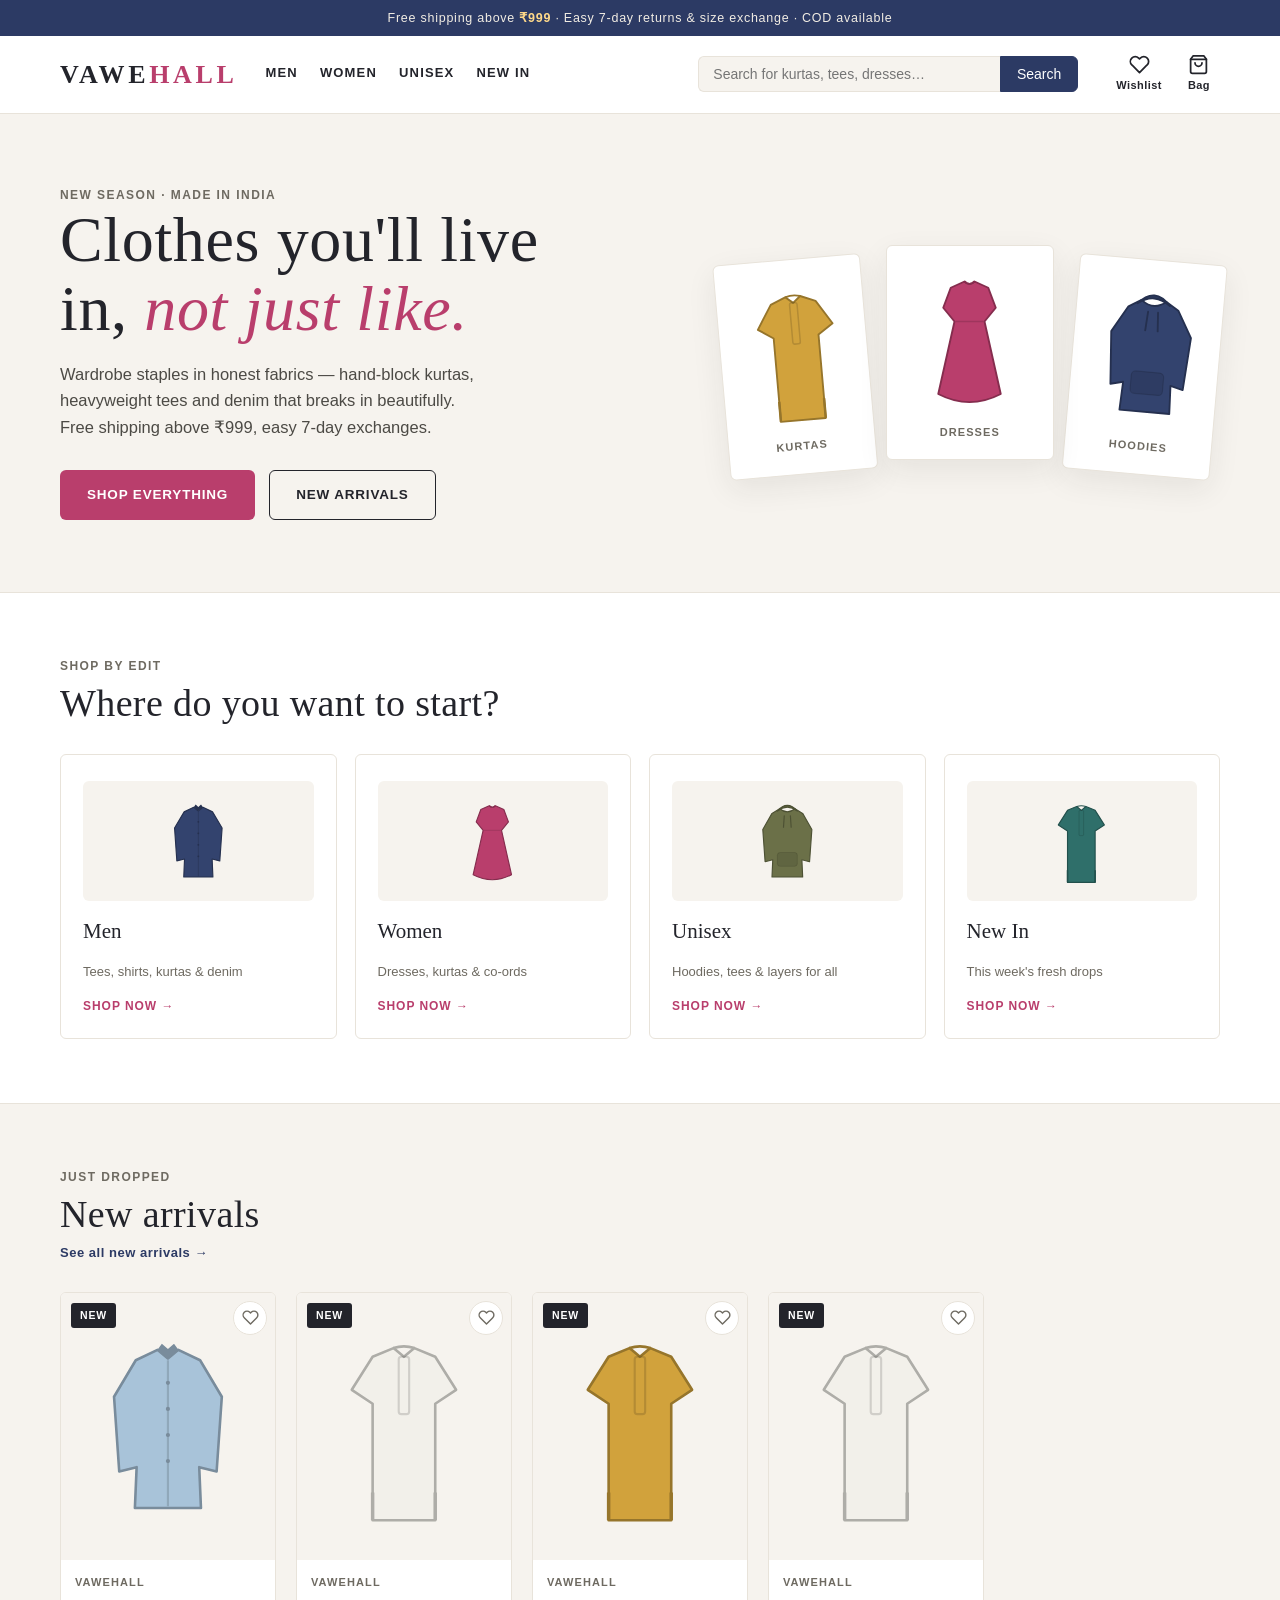
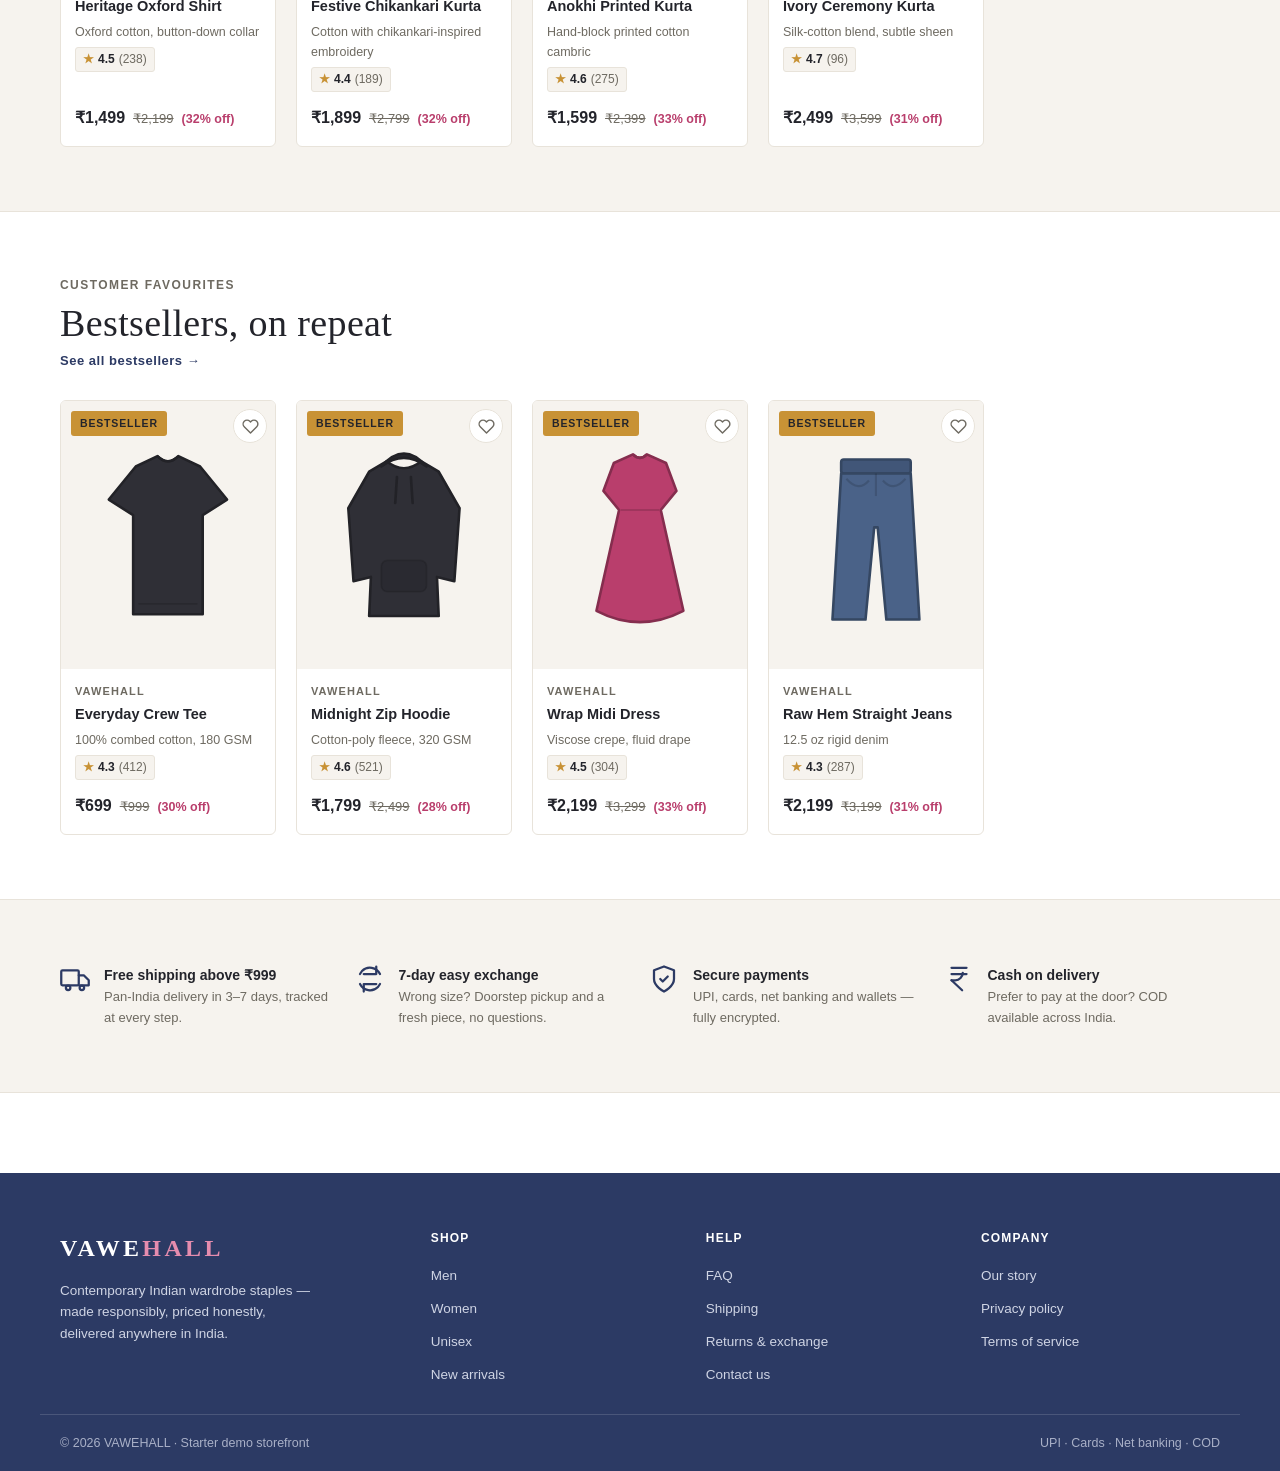
==== index.html @ b6ed8757 "Initial commit: Vawehall starter storefront + full developer scope docs - Working front-end demo sto" ====
<!DOCTYPE html>
<html lang="en">
<head>
  <meta charset="UTF-8">
  <meta name="viewport" content="width=device-width, initial-scale=1.0">
  <title>Vawehall — Contemporary Indian Wardrobe</title>
  <meta name="description" content="Vawehall — contemporary Indian wardrobe staples. Kurtas, tees, dresses and denim, made responsibly and delivered anywhere in India.">
  <link rel="stylesheet" href="css/style.css">
  <link rel="icon" href="data:image/svg+xml,<svg xmlns='http://www.w3.org/2000/svg' viewBox='0 0 100 100'><text y='0.9em' font-size='90'>🧵</text></svg>">
  <style>
    .hero-collage { display: flex; gap: 18px; align-items: center; justify-content: center; }
    .hero-tile {
      position: relative;
      background: #ffffff;
      border: 1px solid var(--line);
      border-radius: var(--radius);
      padding: 18px 14px;
      width: 148px;
      box-shadow: var(--shadow);
    }
    .hero-tile svg { height: 150px; width: auto; margin: 0 auto; }
    .hero-tile:nth-child(1) { transform: rotate(-5deg) translateY(14px); }
    .hero-tile:nth-child(3) { transform: rotate(5deg) translateY(14px); }
    .hero-tile:nth-child(2) { width: 168px; z-index: 1; }
    .hero-tile .tile-tag { text-align: center; font-size: 11px; font-weight: 700; letter-spacing: 0.1em; text-transform: uppercase; color: var(--muted); margin-top: 10px; }
    @media (max-width: 560px) {
      .hero-collage { gap: 10px; }
      .hero-tile { width: auto; flex: 1 1 0; min-width: 0; padding: 12px 8px; }
      .hero-tile:nth-child(2) { width: auto; flex: 1.15 1 0; }
      .hero-tile svg { height: auto; max-height: 112px; }
    }
  </style>
</head>
<body data-nav="home">
  <div id="app-header"></div>

  <main>
    <section class="hero">
      <div class="hero-inner">
        <div>
          <p class="eyebrow">New season · Made in India</p>
          <h1>Clothes you'll live in, <em>not just like.</em></h1>
          <p class="lede">Wardrobe staples in honest fabrics — hand-block kurtas, heavyweight tees and denim that breaks in beautifully. Free shipping above ₹999, easy 7-day exchanges.</p>
          <div class="hero-ctas">
            <a class="btn btn-primary" href="shop.html">Shop everything</a>
            <a class="btn btn-outline" href="shop.html?badge=New">New arrivals</a>
          </div>
        </div>
        <div class="hero-art">
          <div class="hero-collage" id="hero-collage" aria-hidden="true"></div>
        </div>
      </div>
    </section>

    <section class="section">
      <div class="container">
        <div class="section-head">
          <p class="eyebrow">Shop by edit</p>
          <h2 class="section-title">Where do you want to start?</h2>
        </div>
        <div class="cat-grid" id="cat-grid"></div>
      </div>
    </section>

    <section class="section shaded">
      <div class="container">
        <div class="section-head">
          <p class="eyebrow">Just dropped</p>
          <h2 class="section-title">New arrivals</h2>
          <a class="see-all" href="shop.html?badge=New">See all new arrivals →</a>
        </div>
        <div class="product-grid" id="new-grid"></div>
      </div>
    </section>

    <section class="section">
      <div class="container">
        <div class="section-head">
          <p class="eyebrow">Customer favourites</p>
          <h2 class="section-title">Bestsellers, on repeat</h2>
          <a class="see-all" href="shop.html?badge=Bestseller">See all bestsellers →</a>
        </div>
        <div class="product-grid" id="best-grid"></div>
      </div>
    </section>

    <section class="section shaded">
      <div class="container">
        <div class="props" id="props"></div>
      </div>
    </section>
  </main>

  <div id="app-footer"></div>

  <script src="js/products.js"></script>
  <script src="js/app.js"></script>
  <script>
    document.addEventListener("DOMContentLoaded", function () {
      document.getElementById("hero-collage").innerHTML =
        '<div class="hero-tile">' + svgFor("Kurta", "Mustard") + '<div class="tile-tag">Kurtas</div></div>' +
        '<div class="hero-tile">' + svgFor("Dress", "Rani Pink") + '<div class="tile-tag">Dresses</div></div>' +
        '<div class="hero-tile">' + svgFor("Hoodie", "Indigo") + '<div class="tile-tag">Hoodies</div></div>';

      var cats = [
        { title: "Men", sub: "Tees, shirts, kurtas & denim", art: svgFor("Shirt", "Indigo"), href: "shop.html?category=Men" },
        { title: "Women", sub: "Dresses, kurtas & co-ords", art: svgFor("Dress", "Rani Pink"), href: "shop.html?category=Women" },
        { title: "Unisex", sub: "Hoodies, tees & layers for all", art: svgFor("Hoodie", "Olive"), href: "shop.html?category=Unisex" },
        { title: "New In", sub: "This week's fresh drops", art: svgFor("Kurta", "Teal"), href: "shop.html?badge=New" }
      ];
      document.getElementById("cat-grid").innerHTML = cats.map(function (c) {
        return '<a class="cat-tile" href="' + c.href + '">' +
          '<div class="cat-art" aria-hidden="true">' + c.art + "</div>" +
          "<h3>" + c.title + "</h3><p>" + c.sub + "</p>" +
          '<span class="cat-cta">Shop now →</span></a>';
      }).join("");

      document.getElementById("new-grid").innerHTML =
        PRODUCTS.filter(function (p) { return p.badge === "New"; }).slice(0, 4).map(renderCard).join("");
      document.getElementById("best-grid").innerHTML =
        PRODUCTS.filter(function (p) { return p.badge === "Bestseller"; }).slice(0, 4).map(renderCard).join("");

      var props = [
        { icon: ICONS.truck, h: "Free shipping above ₹999", p: "Pan-India delivery in 3–7 days, tracked at every step." },
        { icon: ICONS.swap, h: "7-day easy exchange", p: "Wrong size? Doorstep pickup and a fresh piece, no questions." },
        { icon: ICONS.shield, h: "Secure payments", p: "UPI, cards, net banking and wallets — fully encrypted." },
        { icon: ICONS.rupee, h: "Cash on delivery", p: "Prefer to pay at the door? COD available across India." }
      ];
      document.getElementById("props").innerHTML = props.map(function (x) {
        return '<div class="prop">' + x.icon + "<div><h4>" + x.h + "</h4><p>" + x.p + "</p></div></div>";
      }).join("");
    });
  </script>
</body>
</html>
---- css/style.css ----
/* ==========================================================================
   VAWEHALL — starter storefront design system
   Palette: ink #23242B · ground #FFFFFF · shade #F6F3EE · accent (rani pink)
   #B93E6C · indigo #2C3A64 · gold #C89235
   ========================================================================== */

:root {
  --ink: #23242b;
  --ink-soft: #4c4a45;
  --muted: #6e6a61;
  --ground: #ffffff;
  --shade: #f6f3ee;
  --shade-deep: #ede8df;
  --line: #e8e3da;
  --accent: #b93e6c;
  --accent-deep: #99315a;
  --accent-tint: #f9edf2;
  --indigo: #2c3a64;
  --indigo-deep: #222d4e;
  --gold: #c89235;
  --success: #1e7b4f;
  --danger: #b3423a;
  --serif: "Bodoni 72", Didot, "Playfair Display", "Georgia", serif;
  --sans: -apple-system, BlinkMacSystemFont, "Segoe UI", Roboto, "Helvetica Neue", Arial, sans-serif;
  --shadow: 0 10px 30px rgba(35, 36, 43, 0.08);
  --radius: 6px;
}

* { margin: 0; padding: 0; box-sizing: border-box; }

/* Guard: author display rules (grid/flex) must never defeat the hidden attribute. */
[hidden] { display: none !important; }

/* Keep anchor targets clear of the sticky header. */
[id] { scroll-margin-top: 110px; }

html { scroll-behavior: smooth; }
@media (prefers-reduced-motion: reduce) {
  html { scroll-behavior: auto; }
  *, *::before, *::after { animation: none !important; transition: none !important; }
}

body {
  font-family: var(--sans);
  color: var(--ink);
  background: var(--ground);
  line-height: 1.6;
  font-size: 15px;
}

img, svg { max-width: 100%; display: block; }
a { color: var(--indigo); text-decoration: none; }
a:hover { color: var(--accent); }
button { font-family: inherit; cursor: pointer; }
:focus-visible { outline: 2px solid var(--indigo); outline-offset: 2px; }

.container { max-width: 1200px; margin: 0 auto; padding: 0 20px; }

.skip-link {
  position: absolute;
  left: -9999px;
  top: 0;
  z-index: 200;
  background: var(--ink);
  color: #fff;
  padding: 10px 18px;
  font-size: 13px;
  font-weight: 700;
  border-radius: 0 0 var(--radius) 0;
}
.skip-link:focus { left: 0; }

/* ---------- Type helpers ---------- */

.eyebrow {
  font-size: 12px;
  text-transform: uppercase;
  letter-spacing: 0.12em;
  color: var(--muted);
  font-weight: 600;
}

.section-title {
  font-family: var(--serif);
  font-size: clamp(26px, 3.5vw, 38px);
  font-weight: 500;
  letter-spacing: 0.01em;
  text-wrap: balance;
  line-height: 1.15;
}

.section-head {
  display: flex;
  flex-direction: column;
  gap: 6px;
  margin-bottom: 28px;
}
.section-head .see-all { font-size: 13px; font-weight: 600; letter-spacing: 0.04em; }

/* ---------- Announcement bar ---------- */

.announce {
  background: var(--indigo);
  color: #f2ede4;
  text-align: center;
  font-size: 12.5px;
  letter-spacing: 0.06em;
  padding: 8px 16px;
}
.announce strong { color: #ffd98a; font-weight: 600; }

/* ---------- Header ---------- */

.site-header {
  position: sticky;
  top: 0;
  z-index: 50;
  background: var(--ground);
  border-bottom: 1px solid var(--line);
}

.header-inner {
  display: flex;
  align-items: center;
  gap: 28px;
  padding: 14px 20px;
  max-width: 1200px;
  margin: 0 auto;
}

.wordmark {
  font-family: var(--serif);
  font-size: 26px;
  letter-spacing: 0.14em;
  color: var(--ink);
  font-weight: 600;
  white-space: nowrap;
}
.wordmark:hover { color: var(--ink); }
.wordmark span { color: var(--accent); }

.main-nav { display: flex; gap: 22px; }
.main-nav a {
  font-size: 13px;
  font-weight: 600;
  text-transform: uppercase;
  letter-spacing: 0.09em;
  color: var(--ink);
  padding: 6px 0;
  border-bottom: 2px solid transparent;
}
.main-nav a:hover, .main-nav a.active { color: var(--accent); border-bottom-color: var(--accent); }

.header-search { flex: 1; max-width: 380px; margin-left: auto; }
.header-search form { display: flex; }
.header-search input {
  flex: 1;
  border: 1px solid var(--line);
  border-right: none;
  border-radius: var(--radius) 0 0 var(--radius);
  background: var(--shade);
  padding: 9px 14px;
  font-size: 14px;
  font-family: inherit;
  color: var(--ink);
  min-width: 0;
}
.header-search input:focus { outline: none; border-color: var(--indigo); background: var(--ground); }
.header-search button {
  border: 1px solid var(--indigo);
  background: var(--indigo);
  color: #fff;
  padding: 0 16px;
  border-radius: 0 var(--radius) var(--radius) 0;
  font-size: 14px;
}
.header-search button:hover { background: var(--indigo-deep); }

.header-icons { display: flex; gap: 6px; }
.icon-link {
  position: relative;
  display: flex;
  flex-direction: column;
  align-items: center;
  gap: 2px;
  padding: 4px 10px;
  color: var(--ink);
  font-size: 11px;
  font-weight: 600;
  letter-spacing: 0.04em;
}
.icon-link svg { width: 21px; height: 21px; }
.icon-link:hover { color: var(--accent); }
.count-badge {
  position: absolute;
  top: -2px;
  right: 2px;
  min-width: 17px;
  height: 17px;
  border-radius: 999px;
  background: var(--accent);
  color: #fff;
  font-size: 10.5px;
  font-weight: 700;
  display: flex;
  align-items: center;
  justify-content: center;
  padding: 0 4px;
}
.count-badge[hidden] { display: none; }

/* ---------- Hero ---------- */

.hero {
  background: var(--shade);
  border-bottom: 1px solid var(--line);
  overflow: hidden;
}
.hero-inner {
  max-width: 1200px;
  margin: 0 auto;
  padding: 72px 20px;
  display: grid;
  grid-template-columns: 1.1fr 0.9fr;
  gap: 48px;
  align-items: center;
}
.hero-inner > * { min-width: 0; }
.hero h1 {
  font-family: var(--serif);
  font-size: clamp(38px, 5.5vw, 64px);
  font-weight: 500;
  line-height: 1.08;
  letter-spacing: 0.01em;
  text-wrap: balance;
}
.hero h1 em { font-style: italic; color: var(--accent); }
.hero p.lede { margin-top: 18px; font-size: 16.5px; color: var(--ink-soft); max-width: 46ch; }
.hero-ctas { margin-top: 30px; display: flex; gap: 14px; flex-wrap: wrap; }
.hero-art { display: flex; justify-content: center; }
.hero-art svg { width: 100%; max-width: 430px; height: auto; }

/* ---------- Buttons ---------- */

.btn {
  display: inline-flex;
  align-items: center;
  justify-content: center;
  gap: 8px;
  border-radius: var(--radius);
  font-size: 13.5px;
  font-weight: 700;
  letter-spacing: 0.06em;
  text-transform: uppercase;
  padding: 13px 26px;
  border: 1px solid transparent;
  transition: background 0.15s ease, color 0.15s ease, border-color 0.15s ease;
}
.btn-primary { background: var(--accent); color: #fff; }
.btn-primary:hover { background: var(--accent-deep); color: #fff; }
.btn-dark { background: var(--ink); color: #fff; }
.btn-dark:hover { background: #000; color: #fff; }
.btn-outline { background: transparent; color: var(--ink); border-color: var(--ink); }
.btn-outline:hover { background: var(--ink); color: #fff; }
.btn-ghost { background: transparent; color: var(--indigo); border-color: var(--line); }
.btn-ghost:hover { border-color: var(--indigo); color: var(--indigo); }
.btn-block { width: 100%; }
.btn:disabled { opacity: 0.5; cursor: not-allowed; }

/* ---------- Category tiles ---------- */

.section { padding: 64px 0; }
.section.shaded { background: var(--shade); border-top: 1px solid var(--line); border-bottom: 1px solid var(--line); }

.cat-grid {
  display: grid;
  grid-template-columns: repeat(4, 1fr);
  gap: 18px;
}
.cat-tile {
  position: relative;
  border: 1px solid var(--line);
  border-radius: var(--radius);
  background: var(--ground);
  padding: 26px 22px 22px;
  display: flex;
  flex-direction: column;
  gap: 14px;
  color: var(--ink);
  transition: box-shadow 0.15s ease, transform 0.15s ease;
}
.cat-tile:hover { box-shadow: var(--shadow); transform: translateY(-3px); color: var(--ink); }
.cat-tile .cat-art { height: 120px; display: flex; align-items: center; justify-content: center; background: var(--shade); border-radius: var(--radius); }
.cat-tile .cat-art svg { height: 92px; width: auto; }
.cat-tile h3 { font-family: var(--serif); font-size: 21px; font-weight: 500; }
.cat-tile p { font-size: 13px; color: var(--muted); }
.cat-tile .cat-cta { font-size: 12px; font-weight: 700; letter-spacing: 0.08em; text-transform: uppercase; color: var(--accent); }

/* ---------- Product cards ---------- */

.product-grid {
  display: grid;
  grid-template-columns: repeat(auto-fill, minmax(215px, 1fr));
  gap: 20px;
}

.product-card {
  position: relative;
  background: var(--ground);
  border: 1px solid var(--line);
  border-radius: var(--radius);
  overflow: hidden;
  display: flex;
  flex-direction: column;
  transition: box-shadow 0.15s ease, transform 0.15s ease;
}
.product-card:hover { box-shadow: var(--shadow); transform: translateY(-3px); }
.product-card a.card-link { color: inherit; display: flex; flex-direction: column; flex: 1; }

.card-media { position: relative; background: var(--shade); aspect-ratio: 4 / 5; display: flex; align-items: center; justify-content: center; }
.card-media svg { height: 78%; width: auto; }

.card-flag {
  position: absolute;
  top: 10px;
  left: 10px;
  background: var(--ink);
  color: #fff;
  font-size: 10.5px;
  font-weight: 700;
  letter-spacing: 0.08em;
  text-transform: uppercase;
  padding: 4px 9px;
  border-radius: 3px;
}
.card-flag.flag-bestseller { background: var(--gold); color: var(--ink); }
.card-flag.flag-sale { background: var(--accent); }

.wish-btn {
  position: absolute;
  top: 8px;
  right: 8px;
  width: 34px;
  height: 34px;
  border-radius: 999px;
  border: 1px solid var(--line);
  background: var(--ground);
  color: var(--muted);
  display: flex;
  align-items: center;
  justify-content: center;
  z-index: 2;
}
.wish-btn svg { width: 17px; height: 17px; }
.wish-btn:hover { color: var(--accent); border-color: var(--accent); }
.wish-btn.active { color: #fff; background: var(--accent); border-color: var(--accent); }

.card-body { padding: 14px 14px 16px; display: flex; flex-direction: column; gap: 5px; flex: 1; }
.card-brand { font-size: 11px; font-weight: 700; letter-spacing: 0.1em; text-transform: uppercase; color: var(--muted); }
.card-name { font-size: 14.5px; font-weight: 600; color: var(--ink); line-height: 1.35; }
.card-fabric { font-size: 12.5px; color: var(--muted); }

.price-row { display: flex; flex-wrap: wrap; align-items: baseline; gap: 4px 8px; margin-top: auto; padding-top: 8px; font-variant-numeric: tabular-nums; }
.price { font-size: 16px; font-weight: 700; }
.mrp { font-size: 13px; color: var(--muted); text-decoration: line-through; }
.off { font-size: 12.5px; font-weight: 700; color: var(--accent); }

.rating-chip {
  display: inline-flex;
  align-items: center;
  gap: 4px;
  font-size: 12px;
  font-weight: 700;
  color: var(--ink);
  background: var(--shade);
  border: 1px solid var(--line);
  border-radius: 3px;
  padding: 2px 7px;
  width: fit-content;
}
.rating-chip .star { color: var(--gold); }
.rating-chip .rcount { color: var(--muted); font-weight: 500; }

/* ---------- Value props strip ---------- */

.props { display: grid; grid-template-columns: repeat(4, 1fr); gap: 18px; }
.prop { display: flex; gap: 14px; align-items: flex-start; }
.prop svg { width: 30px; height: 30px; color: var(--indigo); flex-shrink: 0; }
.prop h4 { font-size: 14px; font-weight: 700; }
.prop p { font-size: 13px; color: var(--muted); }

/* ---------- Footer ---------- */

.site-footer { background: var(--indigo); color: #cfd4e4; margin-top: 80px; }
.footer-inner {
  max-width: 1200px;
  margin: 0 auto;
  padding: 56px 20px 28px;
  display: grid;
  grid-template-columns: 1.4fr 1fr 1fr 1fr;
  gap: 36px;
}
.footer-brand .wordmark { color: #fff; font-size: 24px; }
.footer-brand .wordmark span { color: #e58cae; }
.footer-brand p { margin-top: 12px; font-size: 13.5px; max-width: 34ch; }
.footer-col h5 { color: #fff; font-size: 12px; text-transform: uppercase; letter-spacing: 0.1em; margin-bottom: 14px; }
.footer-col ul { list-style: none; display: flex; flex-direction: column; gap: 9px; }
.footer-col a { color: #cfd4e4; font-size: 13.5px; }
.footer-col a:hover { color: #fff; }
.footer-base {
  border-top: 1px solid rgba(255, 255, 255, 0.14);
  max-width: 1200px;
  margin: 0 auto;
  padding: 18px 20px;
  display: flex;
  justify-content: space-between;
  gap: 12px;
  flex-wrap: wrap;
  font-size: 12.5px;
  color: #a9b0c7;
}

/* ---------- Breadcrumbs ---------- */

.crumbs { font-size: 12.5px; color: var(--muted); padding: 18px 0 0; }
.crumbs a { color: var(--muted); }
.crumbs a:hover { color: var(--accent); }
.crumbs .sep { margin: 0 6px; }

/* ---------- Shop page ---------- */

.shop-layout { display: grid; grid-template-columns: 240px 1fr; gap: 36px; padding: 28px 0 64px; align-items: start; }

.filters { border: 1px solid var(--line); border-radius: var(--radius); padding: 20px; position: sticky; top: 92px; }
.filters summary {
  cursor: pointer;
  list-style: none;
  font-size: 13px;
  font-weight: 700;
  text-transform: uppercase;
  letter-spacing: 0.1em;
  display: flex;
  justify-content: space-between;
  align-items: center;
}
.filters summary::-webkit-details-marker { display: none; }
.filters summary::after { content: "+"; font-size: 18px; color: var(--muted); font-weight: 400; }
.filters details[open] summary::after { content: "–"; }
@media (min-width: 981px) {
  .filters summary { pointer-events: none; }
  .filters summary::after { content: none; }
  .filters details:not([open]) summary::after { content: none; }
}
.filter-group { border-top: 1px solid var(--line); padding: 14px 0; }
.filter-group:first-of-type { border-top: none; }
.filter-group h4 { font-size: 12px; text-transform: uppercase; letter-spacing: 0.08em; color: var(--muted); margin-bottom: 10px; }
.filter-option { display: flex; align-items: center; gap: 9px; font-size: 14px; padding: 3.5px 0; cursor: pointer; }
.filter-option input { accent-color: var(--accent); width: 15px; height: 15px; }
.filter-option .swatch { width: 14px; height: 14px; border-radius: 999px; border: 1px solid var(--line); display: inline-block; }
.filters .btn { margin-top: 14px; }

.shop-toolbar { display: flex; align-items: center; justify-content: space-between; gap: 16px; margin-bottom: 20px; flex-wrap: wrap; }
.shop-toolbar .result-count { font-size: 13.5px; color: var(--muted); }
.shop-toolbar select {
  font-family: inherit;
  font-size: 13.5px;
  padding: 9px 12px;
  border: 1px solid var(--line);
  border-radius: var(--radius);
  background: var(--ground);
  color: var(--ink);
}

.empty-note { text-align: center; padding: 70px 20px; color: var(--muted); }
.empty-note .big { font-family: var(--serif); font-size: 26px; color: var(--ink); margin-bottom: 8px; }

/* ---------- Product detail page ---------- */

.pdp { display: grid; grid-template-columns: minmax(0, 1.05fr) minmax(0, 1fr); gap: 48px; padding: 28px 0 64px; align-items: start; }

.pdp-gallery { position: sticky; top: 100px; display: flex; flex-direction: column; gap: 12px; }
.pdp-main {
  background: var(--shade);
  border: 1px solid var(--line);
  border-radius: var(--radius);
  aspect-ratio: 4 / 5;
  max-height: calc(100vh - 240px);
  display: flex;
  align-items: center;
  justify-content: center;
}
.pdp-main svg { height: 80%; width: auto; }
.pdp-thumbs { display: flex; gap: 10px; }
.pdp-thumb {
  width: 72px;
  height: 88px;
  border: 1px solid var(--line);
  border-radius: var(--radius);
  background: var(--shade);
  display: flex;
  align-items: center;
  justify-content: center;
  padding: 6px;
}
.pdp-thumb svg { height: 85%; width: auto; }
.pdp-thumb.active { border-color: var(--accent); border-width: 2px; }

.pdp-info .card-brand { font-size: 12px; }
.pdp-info h1 { font-family: var(--serif); font-size: clamp(26px, 3vw, 34px); font-weight: 500; line-height: 1.15; margin: 6px 0 10px; text-wrap: balance; }
.pdp-info .rating-chip { margin-bottom: 16px; }
.pdp-price { display: flex; align-items: baseline; gap: 10px; padding: 14px 0; border-top: 1px solid var(--line); font-variant-numeric: tabular-nums; }
.pdp-price .price { font-size: 26px; }
.pdp-price .mrp { font-size: 16px; }
.pdp-price .off { font-size: 15px; }
.tax-note { font-size: 12px; color: var(--success); font-weight: 600; margin-bottom: 14px; }

.opt-label { display: flex; justify-content: space-between; align-items: baseline; font-size: 13px; font-weight: 700; text-transform: uppercase; letter-spacing: 0.07em; margin: 16px 0 10px; }
.opt-label .link-btn { text-transform: none; letter-spacing: 0; font-weight: 600; }

.size-row, .color-row { display: flex; gap: 10px; flex-wrap: wrap; }
.size-pill {
  min-width: 46px;
  height: 46px;
  border-radius: 999px;
  border: 1px solid var(--line);
  background: var(--ground);
  font-size: 13.5px;
  font-weight: 600;
  color: var(--ink);
  padding: 0 12px;
}
.size-pill:hover { border-color: var(--ink); }
.size-pill.active { border-color: var(--accent); background: var(--accent-tint); color: var(--accent-deep); border-width: 2px; }
.color-dot { width: 34px; height: 34px; border-radius: 999px; border: 2px solid var(--line); padding: 0; }
.color-dot.active { border-color: var(--accent); box-shadow: 0 0 0 2px var(--accent-tint); }

.pdp-ctas { display: flex; gap: 12px; margin: 24px 0 10px; flex-wrap: wrap; }
.pdp-ctas .btn { flex: 1; min-width: 170px; }

.pincode-box { border: 1px dashed var(--line); border-radius: var(--radius); padding: 14px 16px; margin: 18px 0; }
.pincode-box h4 { font-size: 12.5px; text-transform: uppercase; letter-spacing: 0.07em; margin-bottom: 8px; }
.pincode-box form { display: flex; gap: 8px; }
.pincode-box input { flex: 1; border: 1px solid var(--line); border-radius: var(--radius); padding: 9px 12px; font-family: inherit; font-size: 14px; min-width: 0; }
.pincode-box .pin-msg { font-size: 13px; margin-top: 8px; }
.pin-msg.ok { color: var(--success); }
.pin-msg.err { color: var(--danger); }

.accordion { border-top: 1px solid var(--line); margin-top: 18px; }
.accordion details { border-bottom: 1px solid var(--line); }
.accordion summary {
  cursor: pointer;
  list-style: none;
  display: flex;
  justify-content: space-between;
  align-items: center;
  padding: 15px 2px;
  font-size: 13.5px;
  font-weight: 700;
  text-transform: uppercase;
  letter-spacing: 0.06em;
}
.accordion summary::-webkit-details-marker { display: none; }
.accordion summary::after { content: "+"; font-size: 18px; color: var(--muted); font-weight: 400; }
.accordion details[open] summary::after { content: "–"; }
.accordion .acc-body { padding: 0 2px 16px; font-size: 14px; color: var(--ink-soft); }
.accordion .acc-body ul { padding-left: 18px; display: flex; flex-direction: column; gap: 5px; }

.link-btn { background: none; border: none; color: var(--indigo); font-size: 13px; font-weight: 600; text-decoration: underline; text-underline-offset: 3px; }
.link-btn:hover { color: var(--accent); }

/* ---------- Cart page ---------- */

.cart-layout { display: grid; grid-template-columns: 1.6fr 1fr; gap: 36px; padding: 28px 0 64px; align-items: start; }

.cart-list { display: flex; flex-direction: column; gap: 14px; }
.cart-item {
  display: grid;
  grid-template-columns: 96px 1fr auto;
  gap: 16px;
  border: 1px solid var(--line);
  border-radius: var(--radius);
  padding: 14px;
}
.cart-thumb { background: var(--shade); border-radius: var(--radius); aspect-ratio: 4 / 5; display: flex; align-items: center; justify-content: center; }
.cart-thumb svg { height: 78%; width: auto; }
.cart-item-info { display: flex; flex-direction: column; gap: 4px; min-width: 0; }
.cart-item-info .meta { font-size: 12.5px; color: var(--muted); }
.cart-item-right { display: flex; flex-direction: column; align-items: flex-end; justify-content: space-between; gap: 10px; }

.qty-stepper { display: inline-flex; align-items: center; border: 1px solid var(--line); border-radius: var(--radius); }
.qty-stepper button { width: 32px; height: 32px; background: var(--shade); border: none; font-size: 16px; color: var(--ink); }
.qty-stepper button:hover { background: var(--shade-deep); }
.qty-stepper .qty { width: 38px; text-align: center; font-weight: 700; font-size: 14px; font-variant-numeric: tabular-nums; }

.remove-btn { background: none; border: none; color: var(--muted); font-size: 12.5px; text-decoration: underline; text-underline-offset: 3px; }
.remove-btn:hover { color: var(--danger); }

.summary-card { border: 1px solid var(--line); border-radius: var(--radius); padding: 22px; position: sticky; top: 92px; }
.summary-card h3 { font-size: 13px; text-transform: uppercase; letter-spacing: 0.1em; margin-bottom: 16px; }
.summary-row { display: flex; justify-content: space-between; font-size: 14px; padding: 6px 0; font-variant-numeric: tabular-nums; }
.summary-row.discount { color: var(--success); }
.summary-row.total { border-top: 1px solid var(--line); margin-top: 10px; padding-top: 14px; font-size: 16.5px; font-weight: 700; }
.summary-card .btn { margin-top: 18px; }
.summary-note { font-size: 12px; color: var(--muted); margin-top: 12px; text-align: center; }

.coupon-box { display: flex; gap: 8px; margin: 14px 0 4px; }
.coupon-box input { flex: 1; border: 1px solid var(--line); border-radius: var(--radius); padding: 9px 12px; font-family: inherit; font-size: 13.5px; text-transform: uppercase; min-width: 0; }
.coupon-msg { font-size: 12.5px; margin-top: 6px; }
.coupon-msg.ok { color: var(--success); }
.coupon-msg.err { color: var(--danger); }
.coupon-hint { font-size: 12px; color: var(--muted); margin-top: 6px; }

/* ---------- Forms (checkout / contact) ---------- */

.form-grid { display: grid; grid-template-columns: 1fr 1fr; gap: 14px; }
.form-grid .full { grid-column: 1 / -1; }
.field label { display: block; font-size: 12.5px; font-weight: 700; letter-spacing: 0.04em; text-transform: uppercase; margin-bottom: 6px; color: var(--ink-soft); }
.field input, .field textarea, .field select {
  width: 100%;
  border: 1px solid var(--line);
  border-radius: var(--radius);
  padding: 11px 13px;
  font-family: inherit;
  font-size: 14.5px;
  color: var(--ink);
  background: var(--ground);
}
.field input:focus, .field textarea:focus, .field select:focus { outline: none; border-color: var(--indigo); }
.field textarea { min-height: 120px; resize: vertical; }

.checkout-layout { display: grid; grid-template-columns: 1.6fr 1fr; gap: 36px; padding: 28px 0 64px; align-items: start; }
.checkout-section { border: 1px solid var(--line); border-radius: var(--radius); padding: 24px; margin-bottom: 18px; }
.checkout-section h3 { font-size: 13px; text-transform: uppercase; letter-spacing: 0.1em; margin-bottom: 18px; }

.pay-option {
  display: flex;
  align-items: flex-start;
  gap: 12px;
  border: 1px solid var(--line);
  border-radius: var(--radius);
  padding: 14px 16px;
  margin-bottom: 10px;
  cursor: pointer;
}
.pay-option:hover { border-color: var(--indigo); }
.pay-option input { accent-color: var(--accent); margin-top: 4px; }
.pay-option .pay-name { font-weight: 700; font-size: 14.5px; }
.pay-option .pay-desc { font-size: 12.5px; color: var(--muted); }

.demo-note {
  background: var(--accent-tint);
  border: 1px solid #ecc8d7;
  color: var(--accent-deep);
  border-radius: var(--radius);
  font-size: 13px;
  padding: 12px 16px;
  margin-bottom: 22px;
}

.order-success { text-align: center; padding: 80px 20px; max-width: 560px; margin: 0 auto; }
.order-success .tick { width: 64px; height: 64px; color: var(--success); margin: 0 auto 18px; }
.order-success h1 { font-family: var(--serif); font-size: 32px; font-weight: 500; margin-bottom: 10px; }
.order-success p { color: var(--muted); margin-bottom: 6px; }
.order-success .order-id { font-weight: 700; color: var(--ink); font-variant-numeric: tabular-nums; }
.order-success .btn { margin-top: 24px; }

/* ---------- Static / prose pages ---------- */

.page-wrap { max-width: 760px; margin: 0 auto; padding: 40px 20px 72px; }
.page-wrap h1 { font-family: var(--serif); font-size: clamp(30px, 4vw, 42px); font-weight: 500; margin-bottom: 8px; text-wrap: balance; }
.page-wrap .page-sub { color: var(--muted); font-size: 15.5px; margin-bottom: 34px; }
.page-wrap h2 { font-family: var(--serif); font-size: 24px; font-weight: 500; margin: 36px 0 12px; }
.page-wrap h3 { font-size: 15px; font-weight: 700; margin: 22px 0 8px; }
.page-wrap p { margin-bottom: 14px; color: var(--ink-soft); }
.page-wrap ul, .page-wrap ol { margin: 0 0 14px 22px; color: var(--ink-soft); display: flex; flex-direction: column; gap: 6px; }
.page-wrap .callout { background: var(--shade); border: 1px solid var(--line); border-radius: var(--radius); padding: 16px 20px; margin: 20px 0; font-size: 14px; }

.faq-list details { border-bottom: 1px solid var(--line); }
.faq-list summary { cursor: pointer; list-style: none; padding: 17px 2px; font-weight: 700; font-size: 15px; display: flex; justify-content: space-between; gap: 14px; }
.faq-list summary::-webkit-details-marker { display: none; }
.faq-list summary::after { content: "+"; color: var(--muted); font-weight: 400; }
.faq-list details[open] summary::after { content: "–"; }
.faq-list .faq-a { padding: 0 2px 18px; color: var(--ink-soft); font-size: 14.5px; }

table.simple { width: 100%; border-collapse: collapse; font-size: 14px; margin: 14px 0; font-variant-numeric: tabular-nums; }
table.simple th, table.simple td { border: 1px solid var(--line); padding: 9px 13px; text-align: left; }
table.simple th { background: var(--shade); font-size: 12.5px; text-transform: uppercase; letter-spacing: 0.05em; }
.table-scroll { overflow-x: auto; }

/* ---------- Modal ---------- */

.modal-backdrop {
  position: fixed;
  inset: 0;
  background: rgba(35, 36, 43, 0.55);
  display: flex;
  align-items: center;
  justify-content: center;
  z-index: 100;
  padding: 20px;
}
.modal-backdrop[hidden] { display: none; }
.modal {
  background: var(--ground);
  border-radius: var(--radius);
  max-width: 560px;
  width: 100%;
  max-height: 85vh;
  overflow-y: auto;
  padding: 28px;
  box-shadow: var(--shadow);
}
.modal h3 { font-family: var(--serif); font-size: 24px; font-weight: 500; margin-bottom: 6px; }
.modal .modal-sub { font-size: 13px; color: var(--muted); margin-bottom: 16px; }
.modal-close { float: right; background: none; border: none; font-size: 22px; color: var(--muted); line-height: 1; }
.modal-close:hover { color: var(--ink); }

/* ---------- Toast ---------- */

.toast {
  position: fixed;
  bottom: 24px;
  left: 50%;
  transform: translateX(-50%) translateY(8px);
  background: var(--ink);
  color: #fff;
  font-size: 13.5px;
  font-weight: 600;
  padding: 12px 22px;
  border-radius: 999px;
  box-shadow: var(--shadow);
  opacity: 0;
  pointer-events: none;
  transition: opacity 0.2s ease, transform 0.2s ease;
  z-index: 200;
  max-width: calc(100vw - 40px);
  text-align: center;
}
.toast.show { opacity: 1; transform: translateX(-50%) translateY(0); }

/* ---------- Responsive ---------- */

@media (max-width: 980px) {
  .header-inner { flex-wrap: wrap; gap: 12px 20px; }
  .header-search { order: 3; max-width: none; flex-basis: 100%; margin-left: 0; }
  .main-nav { gap: 16px; }
  .hero-inner { grid-template-columns: 1fr; padding: 48px 20px; gap: 32px; }
  .hero-art { order: -1; }
  .hero-art svg { max-width: 300px; }
  .cat-grid, .props { grid-template-columns: repeat(2, 1fr); }
  .shop-layout { grid-template-columns: 1fr; }
  .filters { position: static; }
  .pdp { grid-template-columns: 1fr; gap: 28px; }
  .pdp-gallery { position: static; }
  .cart-layout, .checkout-layout { grid-template-columns: 1fr; }
  .summary-card { position: static; }
  .footer-inner { grid-template-columns: 1fr 1fr; }
}

@media (max-width: 980px) {
  [id] { scroll-margin-top: 190px; }
}

@media (max-width: 560px) {
  .cat-grid, .props { grid-template-columns: 1fr; }
  .product-grid { grid-template-columns: repeat(2, 1fr); gap: 12px; }
  .main-nav { gap: 12px; }
  .main-nav a { font-size: 12px; }
  .form-grid { grid-template-columns: 1fr; }
  .cart-item { grid-template-columns: 72px 1fr; }
  .cart-item-right { grid-column: 1 / -1; flex-direction: row; align-items: center; }
  .wordmark { font-size: 22px; }
  .icon-link { padding: 4px 6px; }
  .icon-link .icon-label { display: none; }
  .card-body { padding: 10px 10px 12px; }
  .price { font-size: 14px; }
  .mrp { font-size: 11.5px; }
  .off { font-size: 11px; }
}
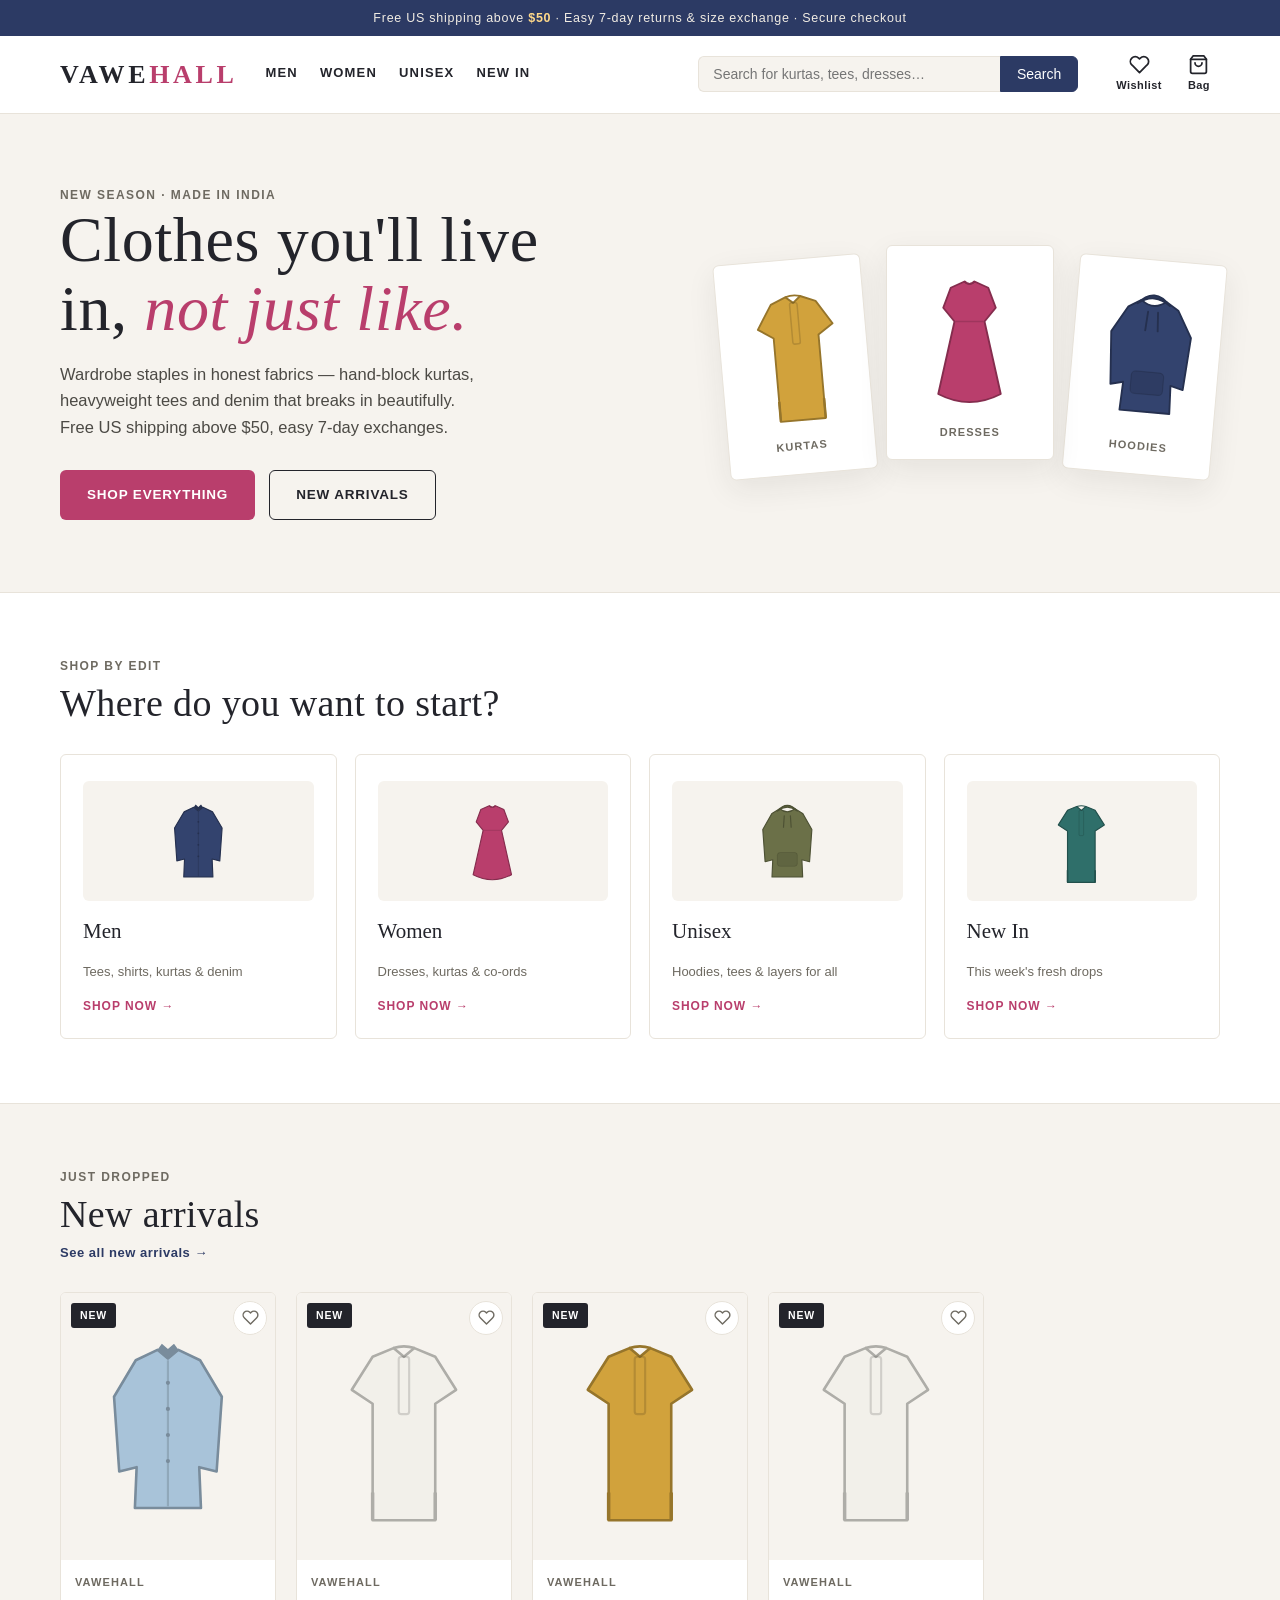
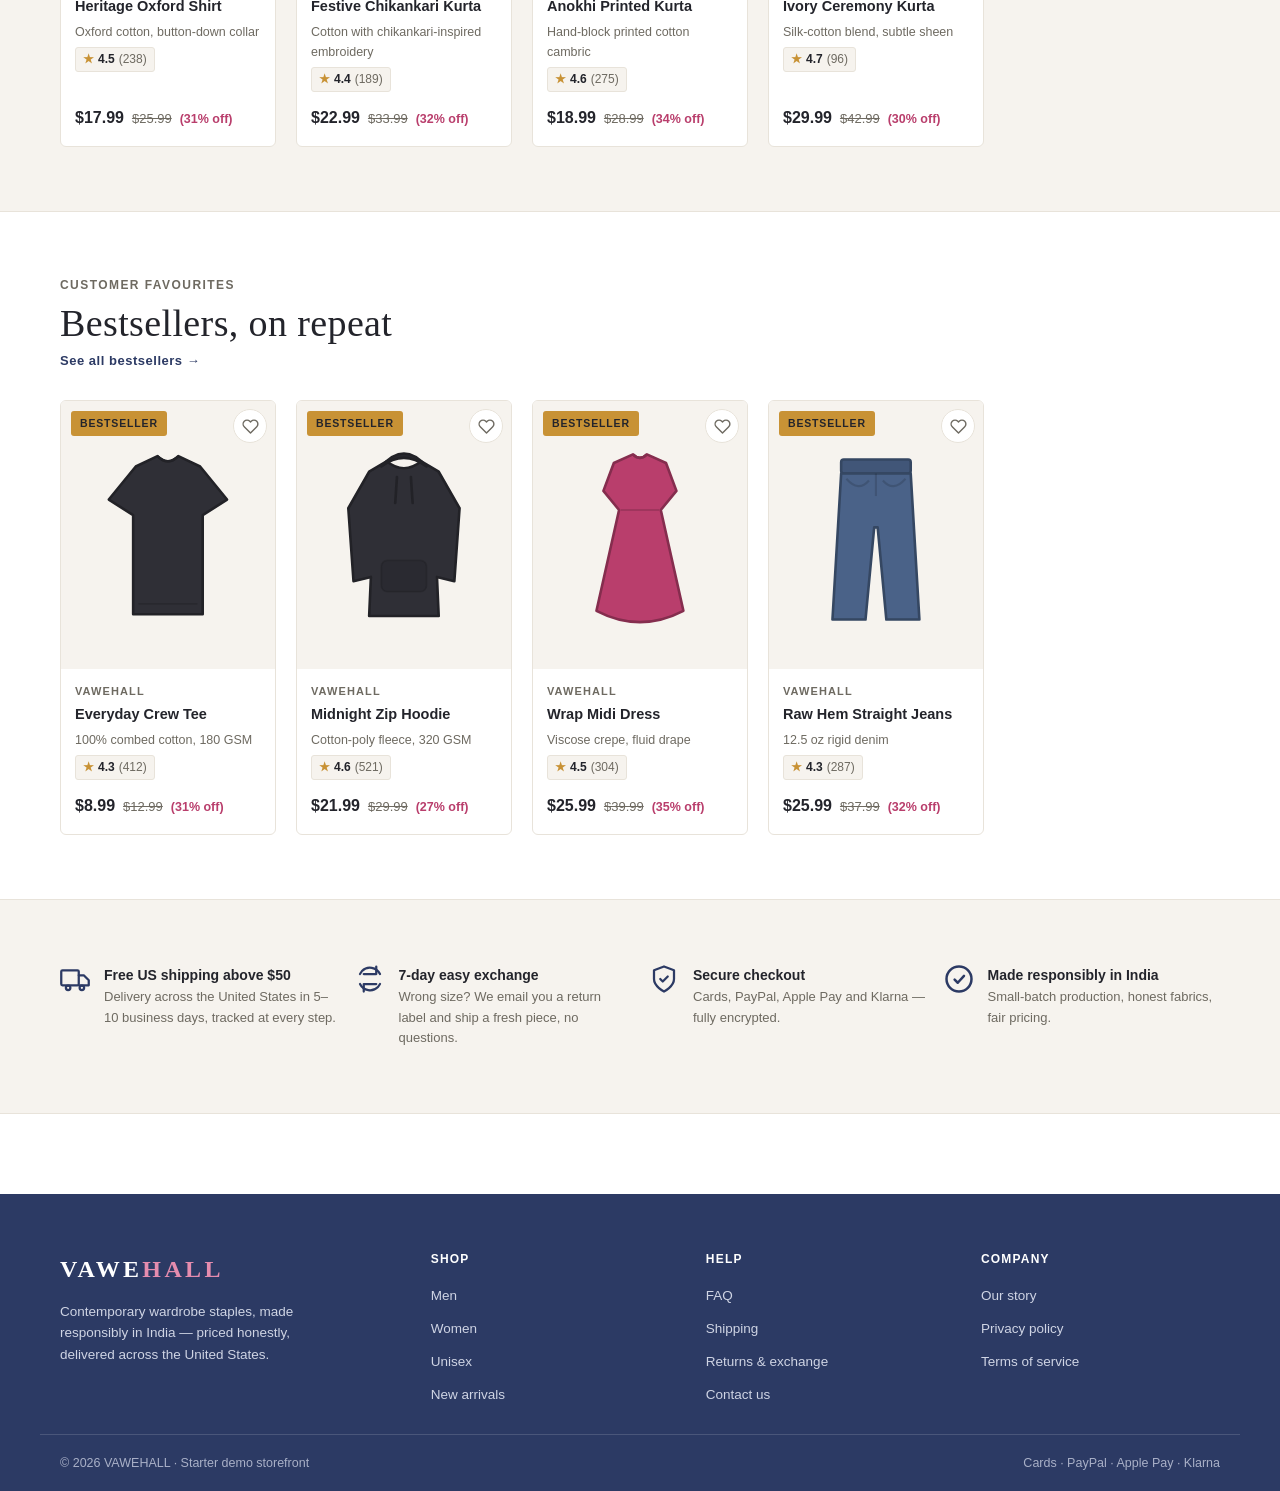
==== commit cde8cc09: "Convert store to USA market: USD pricing, US checkout, USA scope addendum - All prices in US dollars" ====
--- a/index.html
+++ b/index.html
@@ -4,7 +4,7 @@
   <meta charset="UTF-8">
   <meta name="viewport" content="width=device-width, initial-scale=1.0">
   <title>Vawehall — Contemporary Indian Wardrobe</title>
-  <meta name="description" content="Vawehall — contemporary Indian wardrobe staples. Kurtas, tees, dresses and denim, made responsibly and delivered anywhere in India.">
+  <meta name="description" content="Vawehall — contemporary wardrobe staples made in India. Kurtas, tees, dresses and denim, delivered across the United States.">
   <link rel="stylesheet" href="css/style.css">
   <link rel="icon" href="data:image/svg+xml,<svg xmlns='http://www.w3.org/2000/svg' viewBox='0 0 100 100'><text y='0.9em' font-size='90'>🧵</text></svg>">
   <style>
@@ -40,7 +40,7 @@
         <div>
           <p class="eyebrow">New season · Made in India</p>
           <h1>Clothes you'll live in, <em>not just like.</em></h1>
-          <p class="lede">Wardrobe staples in honest fabrics — hand-block kurtas, heavyweight tees and denim that breaks in beautifully. Free shipping above ₹999, easy 7-day exchanges.</p>
+          <p class="lede">Wardrobe staples in honest fabrics — hand-block kurtas, heavyweight tees and denim that breaks in beautifully. Free US shipping above $50, easy 7-day exchanges.</p>
           <div class="hero-ctas">
             <a class="btn btn-primary" href="shop.html">Shop everything</a>
             <a class="btn btn-outline" href="shop.html?badge=New">New arrivals</a>
@@ -121,10 +121,10 @@
         PRODUCTS.filter(function (p) { return p.badge === "Bestseller"; }).slice(0, 4).map(renderCard).join("");
 
       var props = [
-        { icon: ICONS.truck, h: "Free shipping above ₹999", p: "Pan-India delivery in 3–7 days, tracked at every step." },
-        { icon: ICONS.swap, h: "7-day easy exchange", p: "Wrong size? Doorstep pickup and a fresh piece, no questions." },
-        { icon: ICONS.shield, h: "Secure payments", p: "UPI, cards, net banking and wallets — fully encrypted." },
-        { icon: ICONS.rupee, h: "Cash on delivery", p: "Prefer to pay at the door? COD available across India." }
+        { icon: ICONS.truck, h: "Free US shipping above $50", p: "Delivery across the United States in 5–10 business days, tracked at every step." },
+        { icon: ICONS.swap, h: "7-day easy exchange", p: "Wrong size? We email you a return label and ship a fresh piece, no questions." },
+        { icon: ICONS.shield, h: "Secure checkout", p: "Cards, PayPal, Apple Pay and Klarna — fully encrypted." },
+        { icon: ICONS.check, h: "Made responsibly in India", p: "Small-batch production, honest fabrics, fair pricing." }
       ];
       document.getElementById("props").innerHTML = props.map(function (x) {
         return '<div class="prop">' + x.icon + "<div><h4>" + x.h + "</h4><p>" + x.p + "</p></div></div>";
